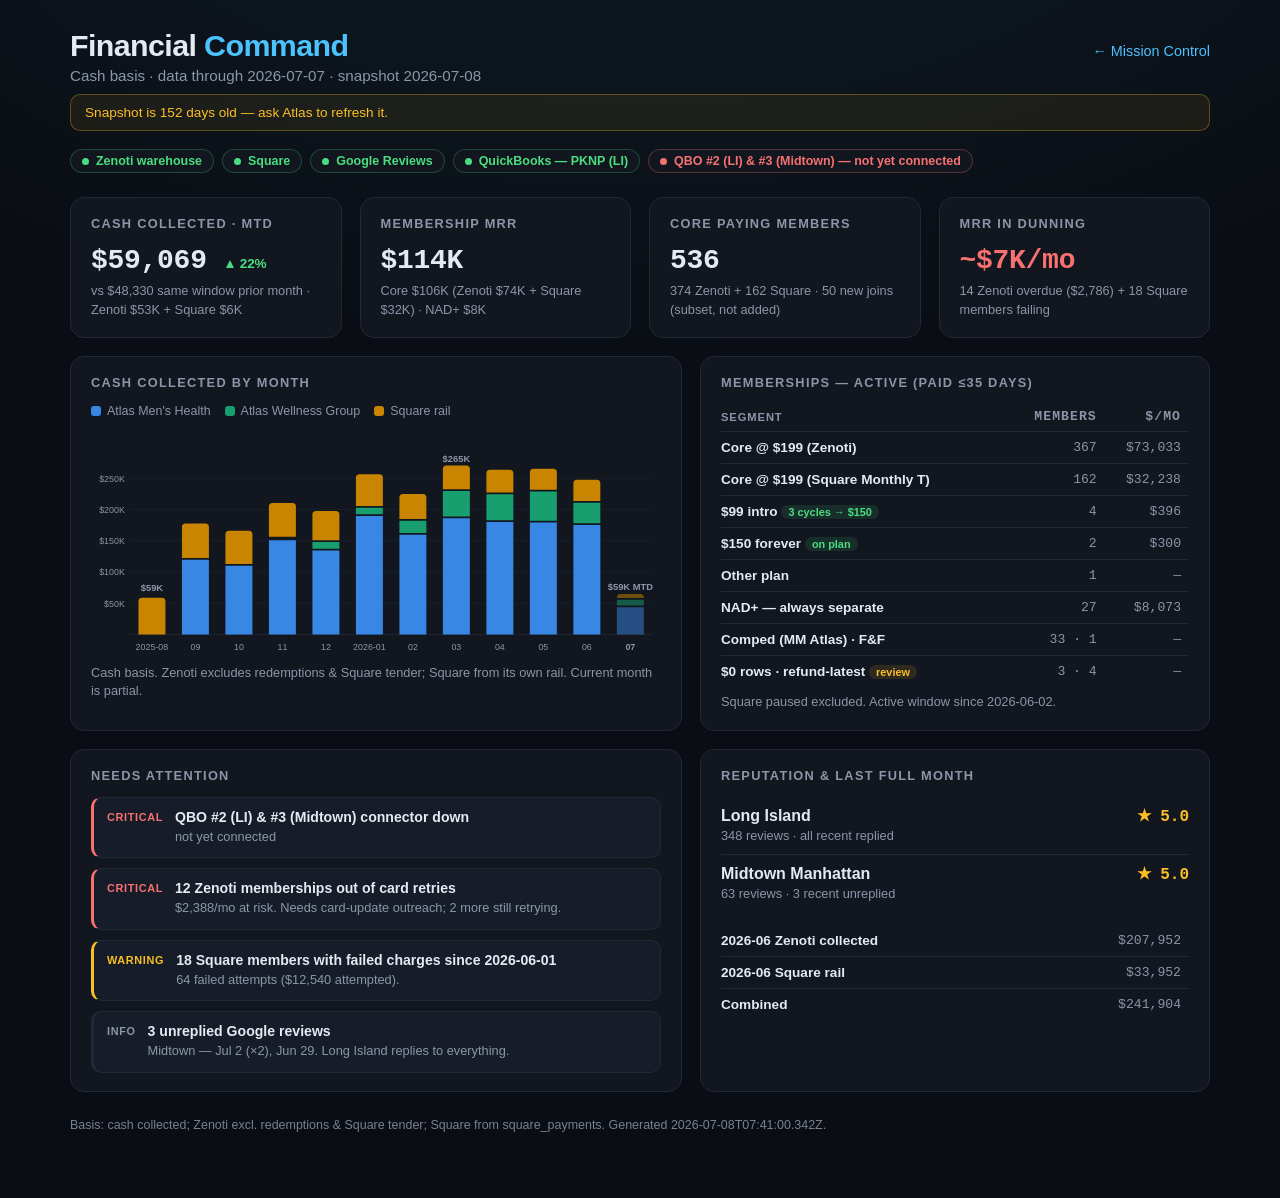
==== finance.html @ a23fb2b8 "Financial Command page: cash by rail, memberships, dunning, QBO P&L - finance.html renders data/fina" ====
<!DOCTYPE html>
<html lang="en">
<head>
<meta charset="UTF-8">
<meta name="viewport" content="width=device-width, initial-scale=1.0">
<title>Atlas — Financial Command</title>
<link rel="icon" href="data:image/svg+xml,<svg xmlns='http://www.w3.org/2000/svg' viewBox='0 0 100 100'><text y='.9em' font-size='90'>🌐</text></svg>">
<style>
  :root {
    --bg: #0a0e14;
    --panel: #11161f;
    --panel-2: #161d29;
    --border: #1f2937;
    --text: #e5eaf2;
    --muted: #8b96a8;
    --accent: #4cc2ff;
    --accent-dim: #1a3a4d;
    --green: #4ade80;
    --amber: #fbbf24;
    --red: #f87171;
    --s1: #3987e5;  /* Atlas Men's Health */
    --s2: #199e70;  /* Atlas Wellness Group */
    --s3: #c98500;  /* Square rail */
    --radius: 14px;
    --font: -apple-system, BlinkMacSystemFont, "Segoe UI", Roboto, "Helvetica Neue", sans-serif;
    --mono: "SF Mono", "Cascadia Code", Consolas, monospace;
  }
  * { margin: 0; padding: 0; box-sizing: border-box; }
  body {
    background: var(--bg); color: var(--text); font-family: var(--font); min-height: 100vh;
    background-image: radial-gradient(ellipse 80% 50% at 50% -20%, rgba(76,194,255,0.08), transparent);
  }
  .wrap { max-width: 1180px; margin: 0 auto; padding: 28px 20px 60px; }

  header { display: flex; align-items: baseline; justify-content: space-between; flex-wrap: wrap; gap: 8px; margin-bottom: 10px; }
  .greeting h1 { font-size: 1.9rem; font-weight: 650; letter-spacing: -0.02em; }
  .greeting h1 .accent { color: var(--accent); }
  .greeting p { color: var(--muted); margin-top: 4px; font-size: 0.95rem; }
  .backlink { color: var(--accent); text-decoration: none; font-size: 0.9rem; }
  .backlink:hover { text-decoration: underline; }

  .chips { display: flex; flex-wrap: wrap; gap: 8px; margin: 12px 0 24px; }
  .chip { display: inline-flex; align-items: center; gap: 7px; font-size: 0.78rem; font-weight: 600;
    padding: 4px 11px; border-radius: 999px; border: 1px solid var(--border); color: var(--muted); background: var(--panel); }
  .chip .dot { width: 7px; height: 7px; border-radius: 50%; background: var(--muted); }
  .chip.ok { color: var(--green); border-color: rgba(74,222,128,0.25); }
  .chip.ok .dot { background: var(--green); }
  .chip.down { color: var(--red); border-color: rgba(248,113,113,0.3); }
  .chip.down .dot { background: var(--red); }

  .tiles { display: grid; grid-template-columns: repeat(auto-fit, minmax(230px, 1fr)); gap: 18px; margin-bottom: 18px; }
  .grid { display: grid; grid-template-columns: 1.2fr 1fr; gap: 18px; margin-bottom: 18px; }
  @media (max-width: 860px) { .grid { grid-template-columns: 1fr; } }

  .panel { background: var(--panel); border: 1px solid var(--border); border-radius: var(--radius); padding: 18px 20px; min-width: 0; }
  .panel h2 { font-size: 0.8rem; text-transform: uppercase; letter-spacing: 0.1em; color: var(--muted); font-weight: 600; margin-bottom: 14px; }

  .big { font-family: var(--mono); font-size: 1.75rem; font-weight: 600; letter-spacing: -0.01em; }
  .big.red { color: var(--red); }
  .delta { color: var(--green); font-size: 0.85rem; font-weight: 700; font-family: var(--font); }
  .delta.neg { color: var(--red); }
  .sub { color: var(--muted); font-size: 0.8rem; margin-top: 6px; line-height: 1.45; }

  .legend { display: flex; flex-wrap: wrap; gap: 14px; margin-bottom: 8px; font-size: 0.78rem; color: var(--muted); }
  .legend span { display: inline-flex; align-items: center; gap: 6px; }
  .sw { width: 10px; height: 10px; border-radius: 3px; }
  .chart-scroll { overflow-x: auto; }
  #trend { display: block; width: 100%; height: auto; }
  .tooltip { position: fixed; z-index: 10; pointer-events: none; display: none; background: var(--panel-2);
    border: 1px solid var(--border); border-radius: 10px; padding: 9px 12px; font-size: 0.8rem; min-width: 165px;
    box-shadow: 0 6px 18px rgba(0,0,0,0.4); }
  .tooltip .t-title { font-weight: 700; margin-bottom: 5px; }
  .tooltip .row { display: flex; justify-content: space-between; gap: 14px; color: var(--muted); }
  .tooltip .row b { color: var(--text); font-family: var(--mono); font-weight: 500; }

  table { width: 100%; border-collapse: collapse; font-size: 0.85rem; }
  th { text-align: left; font-size: 0.7rem; font-weight: 600; letter-spacing: 0.08em; text-transform: uppercase;
    color: var(--muted); padding: 5px 8px 7px 0; border-bottom: 1px solid var(--border); }
  td { padding: 8px 8px 8px 0; border-bottom: 1px solid var(--border); color: var(--muted); }
  tr:last-child td { border-bottom: none; }
  td.num, th.num { text-align: right; font-family: var(--mono); font-size: 0.82rem; }
  td.name { color: var(--text); font-weight: 550; }
  .tag { font-size: 0.68rem; font-weight: 700; padding: 1px 7px; border-radius: 999px; white-space: nowrap; }
  .tag.plan { background: rgba(74,222,128,0.12); color: var(--green); }
  .tag.review { background: rgba(251,191,36,0.12); color: var(--amber); }

  .attn { list-style: none; display: flex; flex-direction: column; gap: 10px; }
  .attn li { display: grid; grid-template-columns: auto 1fr; gap: 12px; padding: 11px 13px; border-radius: 10px;
    background: var(--panel-2); border: 1px solid var(--border); }
  .attn .sev { font-size: 0.68rem; font-weight: 800; letter-spacing: 0.06em; padding-top: 2px; white-space: nowrap; }
  .attn li.crit { border-left: 3px solid var(--red); } .attn li.crit .sev { color: var(--red); }
  .attn li.warn { border-left: 3px solid var(--amber); } .attn li.warn .sev { color: var(--amber); }
  .attn li.info { border-left: 3px solid var(--border); } .attn li.info .sev { color: var(--muted); }
  .attn .what { font-weight: 600; font-size: 0.88rem; }
  .attn .how { color: var(--muted); font-size: 0.8rem; margin-top: 3px; line-height: 1.45; }

  .rev-row { display: flex; justify-content: space-between; align-items: baseline; gap: 10px; padding: 9px 0; border-bottom: 1px solid var(--border); }
  .rev-row:last-of-type { border-bottom: none; }
  .stars { color: var(--amber); font-weight: 700; font-family: var(--mono); }
  .footer-note { color: var(--muted); font-size: 0.78rem; margin-top: 24px; line-height: 1.6; opacity: 0.85; }
  .stale { display: none; margin-bottom: 18px; padding: 10px 14px; border-radius: 10px; border: 1px solid rgba(251,191,36,0.3);
    color: var(--amber); font-size: 0.85rem; background: rgba(251,191,36,0.07); }
</style>
</head>
<body>
<div class="wrap">
  <header>
    <div class="greeting">
      <h1>Financial <span class="accent">Command</span></h1>
      <p id="asof">Loading snapshot…</p>
    </div>
    <a class="backlink" href="index.html">← Mission Control</a>
  </header>

  <div class="stale" id="stale"></div>
  <div class="chips" id="chips"></div>
  <div class="tiles" id="tiles"></div>

  <div class="grid">
    <div class="panel">
      <h2>Cash collected by month</h2>
      <div class="legend">
        <span><span class="sw" style="background:var(--s1)"></span>Atlas Men's Health</span>
        <span><span class="sw" style="background:var(--s2)"></span>Atlas Wellness Group</span>
        <span><span class="sw" style="background:var(--s3)"></span>Square rail</span>
      </div>
      <div class="chart-scroll"><svg id="trend" viewBox="0 0 640 260" role="img" aria-label="Monthly cash collected, stacked by rail"></svg></div>
      <div class="sub">Cash basis. Zenoti excludes redemptions &amp; Square tender; Square from its own rail. Current month is partial.</div>
    </div>
    <div class="panel">
      <h2>Memberships — active (paid ≤35 days)</h2>
      <table id="members"></table>
      <div class="sub" id="memnote"></div>
    </div>
  </div>

  <div class="grid">
    <div class="panel"><h2>Needs attention</h2><ul class="attn" id="attn"></ul></div>
    <div class="panel"><h2>Reputation &amp; last full month</h2><div id="reviews"></div><table id="lastmonth" style="margin-top:12px"></table></div>
  </div>

  <p class="footer-note" id="basis"></p>
</div>
<div class="tooltip" id="tip"></div>

<script src="data/finance.js"></script>
<script>
(function () {
  var D = window.FINANCE;
  var $ = function (id) { return document.getElementById(id); };
  if (!D) { $('asof').textContent = 'No snapshot found — run: node warehouse/finance_snapshot.mjs in AtlasClaude, then copy to data/finance.js'; return; }

  var fmt = function (n) { return '$' + Math.round(n).toLocaleString('en-US'); };
  var fmtK = function (n) { return '$' + Math.round(n / 1000) + 'K'; };

  $('asof').textContent = 'Cash basis · data through ' + D.as_of + ' · snapshot ' + D.generated_at.slice(0, 10);
  var ageDays = (Date.now() - new Date(D.as_of)) / 864e5;
  if (ageDays > 3) { $('stale').style.display = 'block'; $('stale').textContent = 'Snapshot is ' + Math.floor(ageDays) + ' days old — ask Atlas to refresh it.'; }

  // connector chips
  (D.connectors || []).forEach(function (c) {
    var s = document.createElement('span');
    s.className = 'chip ' + (c.ok ? 'ok' : 'down');
    s.innerHTML = '<span class="dot"></span>' + c.name + (c.note ? ' — ' + c.note : '');
    $('chips').appendChild(s);
  });

  // tiles
  var M = D.memberships, mtd = D.mtd, dz = D.dunning.zenoti_pending, dsq = D.dunning.square;
  var pct = mtd.vs_prior_same_window.total ? Math.round((mtd.total / mtd.vs_prior_same_window.total - 1) * 100) : null;
  var coreMrr = M.core_zenoti_mrr + (M.square_mrr || 0);
  var totalPaying = M.core_zenoti_paying + (M.square_active_subs || 0);
  var dunningMo = (dz ? dz.total_due : 0) + (dsq.distinct_customers * 199);
  var tiles = [
    { t: 'Cash collected · MTD', v: fmt(mtd.total), d: pct === null ? '' : (pct >= 0 ? '▲ ' : '▼ ') + Math.abs(pct) + '%', dn: pct < 0,
      s: 'vs ' + fmt(mtd.vs_prior_same_window.total) + ' same window prior month · Zenoti ' + fmtK(mtd.zenoti) + ' + Square ' + fmtK(mtd.square) },
    { t: 'Membership MRR', v: fmtK(coreMrr + M.nad_plus.mrr),
      s: 'Core ' + fmtK(coreMrr) + ' (Zenoti ' + fmtK(M.core_zenoti_mrr) + (M.square_mrr ? ' + Square ' + fmtK(M.square_mrr) : '') + ') · NAD+ ' + fmtK(M.nad_plus.mrr) },
    { t: 'Core paying members', v: totalPaying,
      s: M.core_zenoti_paying + ' Zenoti' + (M.square_active_subs ? ' + ' + M.square_active_subs + ' Square' : '') + ' · ' + M.new_joins_35d + ' new joins (subset, not added)' },
    { t: 'MRR in dunning', v: '~' + fmtK(dunningMo) + '/mo', red: true,
      s: (dz ? dz.overdue + ' Zenoti overdue (' + fmt(dz.overdue_amount) + ')' : 'Zenoti pending n/a') + ' + ' + dsq.distinct_customers + ' Square members failing' }
  ];
  tiles.forEach(function (t) {
    var d = document.createElement('div'); d.className = 'panel';
    d.innerHTML = '<h2>' + t.t + '</h2><div class="big' + (t.red ? ' red' : '') + '">' + t.v +
      (t.d ? ' <span class="delta' + (t.dn ? ' neg' : '') + '">' + t.d + '</span>' : '') + '</div><div class="sub">' + t.s + '</div>';
    $('tiles').appendChild(d);
  });

  // membership table
  var C = M.cohorts;
  var rows = [
    ['Core @ $199 (Zenoti)', C.rack199, fmt(C.rack199 * 199)],
    M.square_active_subs ? ['Core @ $199 (Square Monthly T)', M.square_active_subs, fmt(M.square_active_subs * 199)] : null,
    ['$99 intro <span class="tag plan">3 cycles → $150</span>', C.intro99, fmt(C.intro99 * 99)],
    ['$150 forever <span class="tag plan">on plan</span>', C.forever150, fmt(C.forever150 * 150)],
    C.other ? ['Other plan', C.other, '—'] : null,
    ['NAD+ — always separate', M.nad_plus.members, fmt(M.nad_plus.mrr)],
    ['Comped (MM Atlas) · F&amp;F', M.comped_mm_atlas + ' · ' + M.friends_family, '—'],
    ['$0 rows · refund-latest <span class="tag review">review</span>', M.review.zero_amount + ' · ' + M.review.refund_latest, '—']
  ].filter(Boolean);
  $('members').innerHTML = '<thead><tr><th>Segment</th><th class="num">Members</th><th class="num">$/mo</th></tr></thead><tbody>' +
    rows.map(function (r) { return '<tr><td class="name">' + r[0] + '</td><td class="num">' + r[1] + '</td><td class="num">' + r[2] + '</td></tr>'; }).join('') + '</tbody>';
  $('memnote').textContent = 'Square paused excluded. Active window since ' + M.window_start + '.';

  // attention list (assembled from snapshot state)
  var items = [];
  (D.connectors || []).filter(function (c) { return !c.ok; }).forEach(function (c) {
    items.push(['crit', c.name + ' connector down', c.note || 'Reconnect to restore coverage.']);
  });
  if (dz && dz.exhausted > 0) items.push(['crit', dz.exhausted + ' Zenoti memberships out of card retries',
    fmt(dz.exhausted * 199) + '/mo at risk. Needs card-update outreach; ' + (dz.overdue - dz.exhausted) + ' more still retrying.']);
  if (dsq.distinct_customers > 0) items.push(['warn', dsq.distinct_customers + ' Square members with failed charges since ' + dsq.since,
    dsq.failed_attempts + ' failed attempts (' + fmt(dsq.attempted_amount) + ' attempted).']);
  if (D.reviews && D.reviews.unreplied > 0) items.push(['info', D.reviews.unreplied + ' unreplied Google reviews',
    D.reviews.unreplied_where || 'Reply to keep response streak.']);
  if (!items.length) items.push(['info', 'Nothing needs attention', 'All monitored signals are normal.']);
  $('attn').innerHTML = items.map(function (i) {
    return '<li class="' + i[0] + '"><span class="sev">' + i[0].toUpperCase().replace('CRIT', 'CRITICAL').replace('WARN', 'WARNING') + '</span>' +
      '<div><div class="what">' + i[1] + '</div><div class="how">' + i[2] + '</div></div></li>';
  }).join('');

  // reviews + last full month
  if (D.reviews && D.reviews.locations) {
    $('reviews').innerHTML = D.reviews.locations.map(function (l) {
      return '<div class="rev-row"><div><div style="font-weight:600">' + l.name + '</div><div class="sub" style="margin-top:2px">' +
        l.count + ' reviews · ' + l.note + '</div></div><div class="stars">★ ' + l.rating.toFixed(1) + '</div></div>';
    }).join('');
  }
  var lastFull = D.trend.filter(function (t) { return !t.partial; }).slice(-1)[0];
  if (lastFull) {
    var lm = '<tbody>' +
      '<tr><td class="name">' + lastFull.m + ' Zenoti collected</td><td class="num">' + fmt(lastFull.amh + lastFull.awg) + '</td></tr>' +
      '<tr><td class="name">' + lastFull.m + ' Square rail</td><td class="num">' + fmt(lastFull.square) + '</td></tr>' +
      '<tr><td class="name">Combined</td><td class="num">' + fmt(lastFull.amh + lastFull.awg + lastFull.square) + '</td></tr>';
    if (D.qbo) {
      var ent = D.qbo.entity.split('(')[0].trim();
      lm += '<tr><td class="name">' + D.qbo.month + ' P&amp;L — ' + ent + '</td><td class="num">net ' + fmt(D.qbo.net_income) + '</td></tr>' +
        '<tr><td class="name" style="font-weight:400;color:var(--muted)">↳ income ' + fmtK(D.qbo.income) + ' · COGS ' + fmtK(D.qbo.cogs_supplies) +
        ' · payroll ' + fmtK(D.qbo.payroll) + ' · ads ' + fmtK(D.qbo.advertising) + '</td><td class="num"></td></tr>';
    }
    $('lastmonth').innerHTML = lm + '</tbody>';
  }
  if (D.qbo && D.qbo.lag_note) {
    var li = document.createElement('li'); li.className = 'info';
    li.innerHTML = '<span class="sev">INFO</span><div><div class="what">QBO bookkeeping lag — ' + D.qbo.month + ' is the latest closed month</div>' +
      '<div class="how">' + D.qbo.lag_note + '</div></div>';
    $('attn').appendChild(li);
  }
  $('basis').textContent = 'Basis: ' + D.basis + '. Generated ' + D.generated_at + '.';

  // ---------- trend chart ----------
  var svg = $('trend'), tip = $('tip'), NS = 'http://www.w3.org/2000/svg';
  var W = 640, H = 260, padL = 44, padR = 10, padT = 26, padB = 26;
  var plotW = W - padL - padR, plotH = H - padT - padB;
  var T = D.trend.slice(-12);
  var maxV = Math.max.apply(null, T.map(function (t) { return t.amh + t.awg + t.square; })) * 1.12;
  var css = getComputedStyle(document.documentElement);
  var v = function (n) { return css.getPropertyValue(n).trim(); };
  var y = function (val) { return padT + plotH - (val / maxV) * plotH; };
  var el = function (tag, attrs) { var e = document.createElementNS(NS, tag); for (var k in attrs) e.setAttribute(k, attrs[k]); svg.appendChild(e); return e; };
  var gridStep = maxV > 150000 ? 50000 : 25000;
  for (var g = 0; g <= maxV; g += gridStep) {
    el('line', { x1: padL, x2: W - padR, y1: y(g), y2: y(g), stroke: g === 0 ? v('--border') : 'rgba(31,41,55,0.55)', 'stroke-width': 1 });
    if (g > 0) el('text', { x: padL - 6, y: y(g) + 4, 'text-anchor': 'end', 'font-size': 10, fill: v('--muted') }).textContent = fmtK(g);
  }
  var n = T.length, slot = plotW / n, barW = Math.min(34, slot * 0.62);
  function seg(x, yTop, h, color, op, rounded) {
    if (h <= 0.5) return;
    var r = rounded ? Math.min(4, h, barW / 2) : 0;
    el('path', { d: 'M' + x + ' ' + (yTop + h) + ' L' + x + ' ' + (yTop + r) + ' Q' + x + ' ' + yTop + ' ' + (x + r) + ' ' + yTop +
      ' L' + (x + barW - r) + ' ' + yTop + ' Q' + (x + barW) + ' ' + yTop + ' ' + (x + barW) + ' ' + (yTop + r) +
      ' L' + (x + barW) + ' ' + (yTop + h) + ' Z', fill: color, opacity: op });
  }
  var totMax = -1, iMax = 0;
  T.forEach(function (t, i) { var tot = t.amh + t.awg + t.square; if (tot > totMax && !t.partial) { totMax = tot; iMax = i; } });
  T.forEach(function (d, i) {
    var cx = padL + slot * i + slot / 2, x = cx - barW / 2, op = d.partial ? 0.5 : 1;
    var stack = [[d.amh, v('--s1')], [d.awg, v('--s2')], [d.square, v('--s3')]];
    var yCur = y(0), total = d.amh + d.awg + d.square;
    var tops = stack.filter(function (s) { return s[0] > 0; }).length;
    var drawn = 0;
    stack.forEach(function (s) {
      if (s[0] <= 0) return;
      drawn++;
      var h = (s[0] / maxV) * plotH;
      var yTop = yCur - h;
      seg(x, yTop, h, s[1], op, drawn === tops);
      yCur = yTop - 2; // 2px gap between stacked segments
    });
    if (i === 0 || i === iMax || i === n - 1 || d.partial) {
      el('text', { x: cx, y: y(total) - 8, 'text-anchor': 'middle', 'font-size': 10.5, 'font-weight': 700, fill: v('--muted') })
        .textContent = fmtK(total) + (d.partial ? ' MTD' : '');
    }
    var lab = d.m.slice(5) === '01' || i === 0 ? d.m : d.m.slice(5);
    el('text', { x: cx, y: H - 8, 'text-anchor': 'middle', 'font-size': 10, fill: v('--muted'), 'font-weight': d.partial ? 700 : 400 }).textContent = lab;
    var hit = el('rect', { x: padL + slot * i, y: padT, width: slot, height: plotH, fill: 'transparent' });
    hit.addEventListener('mousemove', function (ev) {
      tip.innerHTML = '<div class="t-title">' + d.m + (d.partial ? ' · MTD' : '') + '</div>' +
        '<div class="row"><span>Men’s Health</span><b>' + fmt(d.amh) + '</b></div>' +
        '<div class="row"><span>Wellness Group</span><b>' + fmt(d.awg) + '</b></div>' +
        '<div class="row"><span>Square rail</span><b>' + fmt(d.square) + '</b></div>' +
        '<div class="row"><span>Total</span><b>' + fmt(total) + '</b></div>';
      tip.style.display = 'block';
      tip.style.left = Math.min(ev.clientX + 14, window.innerWidth - tip.offsetWidth - 10) + 'px';
      tip.style.top = (ev.clientY + 14) + 'px';
    });
    hit.addEventListener('mouseleave', function () { tip.style.display = 'none'; });
  });
})();
</script>
</body>
</html>
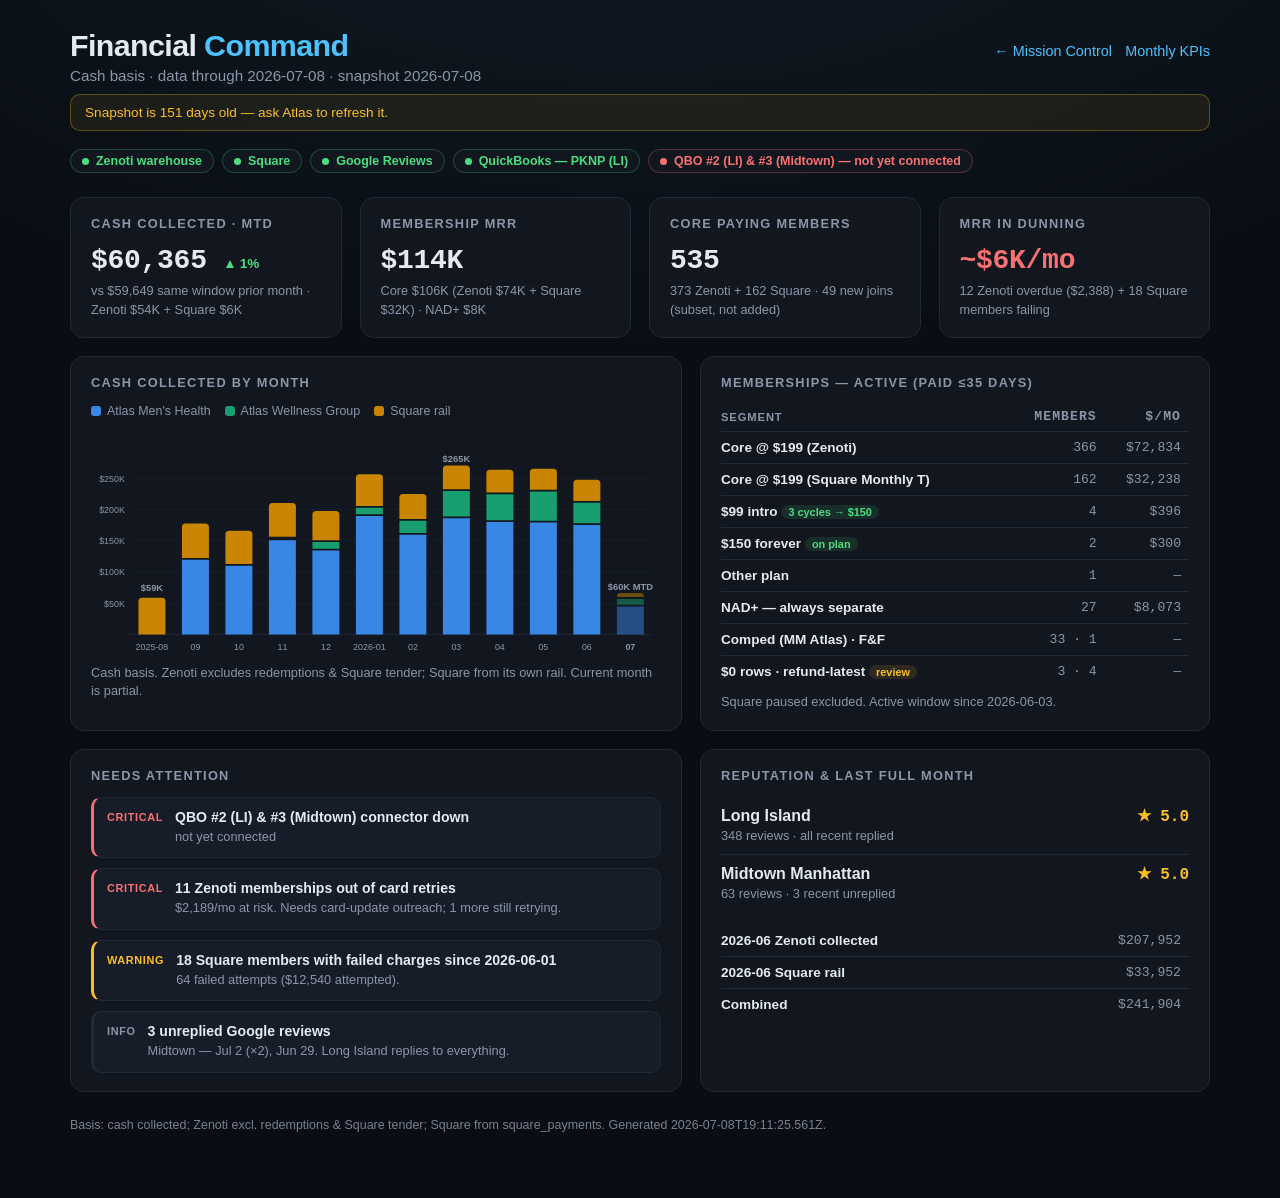
==== commit 3ff611f7: "Monthly KPIs page: consults by track, new members, conversion, cancellations - kpis.html renders dat" ====
--- a/finance.html
+++ b/finance.html
@@ -109,7 +109,7 @@
       <h1>Financial <span class="accent">Command</span></h1>
       <p id="asof">Loading snapshot…</p>
     </div>
-    <a class="backlink" href="index.html">← Mission Control</a>
+    <span><a class="backlink" href="index.html">← Mission Control</a> &nbsp; <a class="backlink" href="kpis.html">Monthly KPIs</a></span>
   </header>
 
   <div class="stale" id="stale"></div>
